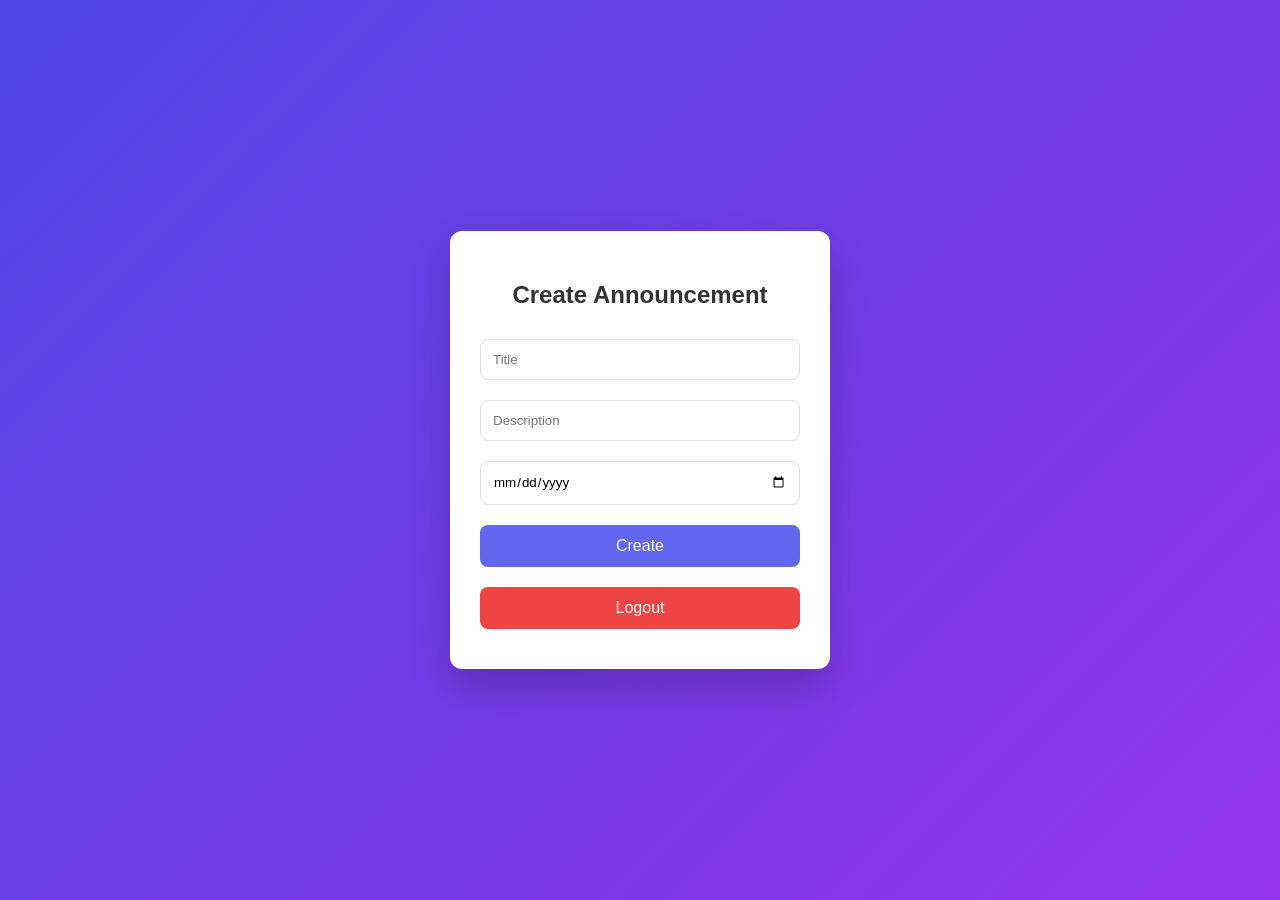
==== admin.html @ ebada6c4 "Initial frontend commit" ====
<!DOCTYPE html>
<html>
<head>
  <title>Admin Dashboard</title>
  <link rel="stylesheet" href="css/style.css">
</head>
<body>

<div class="container">
  <h2>Create Announcement</h2>
  <input id="title" placeholder="Title">
  <input id="description" placeholder="Description">
  <input type="date" id="expiryDate">
  <button onclick="createAnnouncement()">Create</button>
  <button class="logout" onclick="logout()">Logout</button>
</div>

<script src="js/script.js"></script>
</body>
</html>
---- css/style.css ----
* {
  box-sizing: border-box;
  font-family: "Segoe UI", sans-serif;
}

body {
  margin: 0;
  min-height: 100vh;
  background: linear-gradient(135deg, #4f46e5, #9333ea);
  display: flex;
  justify-content: center;
  align-items: center;
}

.container {
  background: #fff;
  padding: 30px;
  width: 380px;
  border-radius: 12px;
  box-shadow: 0 20px 40px rgba(0,0,0,0.2);
}

h2 {
  text-align: center;
  margin-bottom: 20px;
  color: #333;
}

input, button {
  width: 100%;
  padding: 12px;
  margin: 10px 0;
  border-radius: 8px;
  border: 1px solid #ddd;
}

input:focus {
  outline: none;
  border-color: #6366f1;
}

button {
  background: #6366f1;
  color: white;
  border: none;
  font-size: 16px;
  cursor: pointer;
}

button:hover {
  background: #4f46e5;
}

.card {
  background: #f9fafb;
  padding: 15px;
  border-radius: 10px;
  margin-bottom: 12px;
}

.logout {
  background: #ef4444;
}
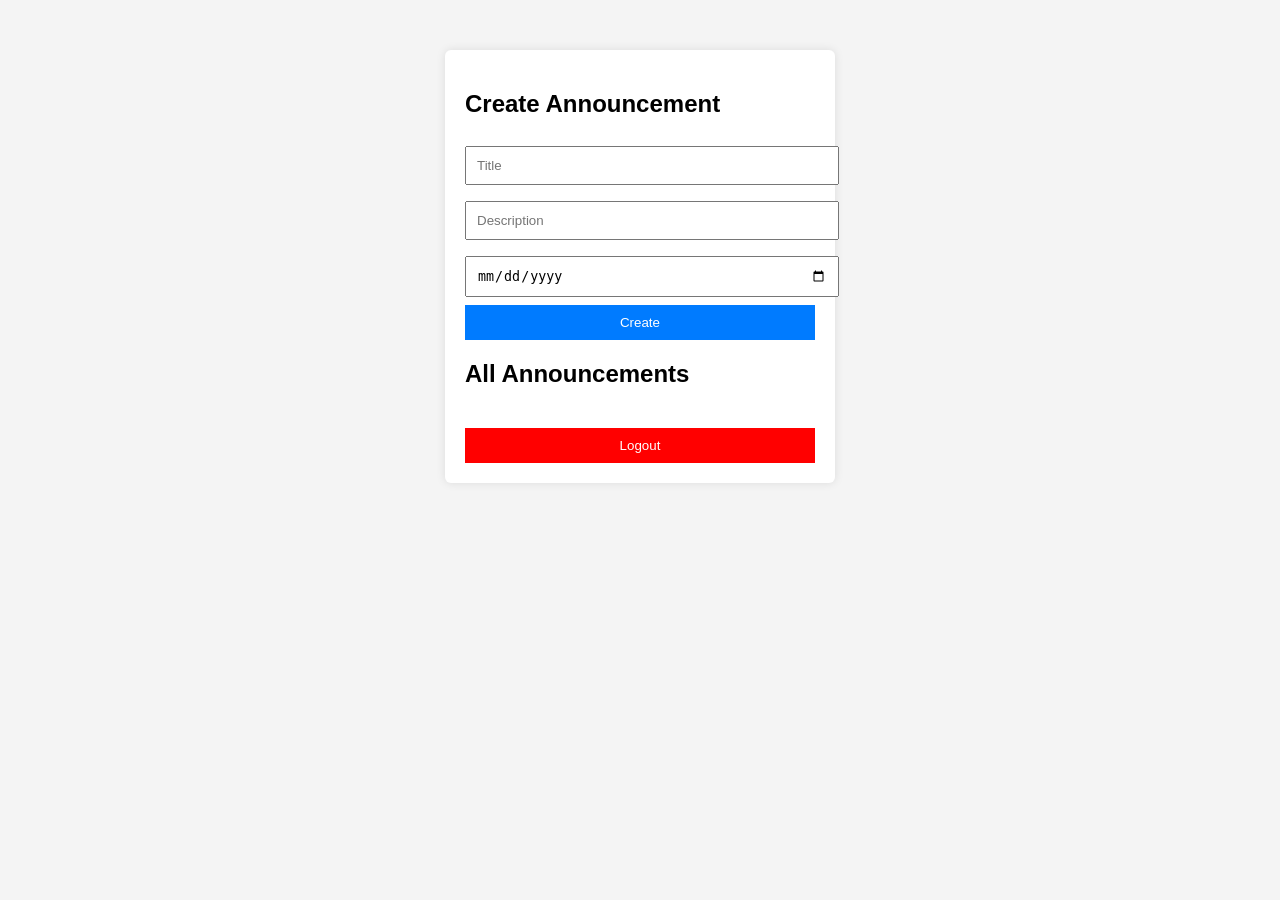
==== commit d0ca3cb3: "Update frontend and fix CORS" ====
--- a/admin.html
+++ b/admin.html
@@ -4,17 +4,28 @@
   <title>Admin Dashboard</title>
   <link rel="stylesheet" href="css/style.css">
 </head>
+
 <body>
 
 <div class="container">
-  <h2>Create Announcement</h2>
-  <input id="title" placeholder="Title">
-  <input id="description" placeholder="Description">
-  <input type="date" id="expiryDate">
-  <button onclick="createAnnouncement()">Create</button>
-  <button class="logout" onclick="logout()">Logout</button>
+
+<h2>Create Announcement</h2>
+
+<input id="title" placeholder="Title">
+<input id="description" placeholder="Description">
+<input type="date" id="expiryDate">
+
+<button onclick="createAnnouncement()">Create</button>
+
+<h2>All Announcements</h2>
+
+<div id="list"></div>
+
+<button class="logout" onclick="logout()">Logout</button>
+
 </div>
 
 <script src="js/script.js"></script>
+
 </body>
-</html>
+</html>
--- a/css/style.css
+++ b/css/style.css
@@ -1,63 +1,45 @@
-* {
-  box-sizing: border-box;
-  font-family: "Segoe UI", sans-serif;
+body{
+  font-family: Arial;
+  background:#f4f4f4;
 }
 
-body {
-  margin: 0;
-  min-height: 100vh;
-  background: linear-gradient(135deg, #4f46e5, #9333ea);
-  display: flex;
-  justify-content: center;
-  align-items: center;
+.container{
+  width:350px;
+  margin:50px auto;
+  padding:20px;
+  background:white;
+  border-radius:6px;
+  box-shadow:0 0 10px rgba(0,0,0,0.1);
 }
 
-.container {
-  background: #fff;
-  padding: 30px;
-  width: 380px;
-  border-radius: 12px;
-  box-shadow: 0 20px 40px rgba(0,0,0,0.2);
+input{
+  width:100%;
+  padding:10px;
+  margin:8px 0;
 }
 
-h2 {
-  text-align: center;
-  margin-bottom: 20px;
-  color: #333;
+button{
+  width:100%;
+  padding:10px;
+  background:#007BFF;
+  color:white;
+  border:none;
+  cursor:pointer;
 }
 
-input, button {
-  width: 100%;
-  padding: 12px;
-  margin: 10px 0;
-  border-radius: 8px;
-  border: 1px solid #ddd;
+button:hover{
+  background:#0056b3;
 }
 
-input:focus {
-  outline: none;
-  border-color: #6366f1;
+.card{
+  background:#fafafa;
+  padding:10px;
+  margin:10px 0;
+  border-radius:4px;
+  border:1px solid #ddd;
 }
 
-button {
-  background: #6366f1;
-  color: white;
-  border: none;
-  font-size: 16px;
-  cursor: pointer;
-}
-
-button:hover {
-  background: #4f46e5;
-}
-
-.card {
-  background: #f9fafb;
-  padding: 15px;
-  border-radius: 10px;
-  margin-bottom: 12px;
-}
-
-.logout {
-  background: #ef4444;
-}
+.logout{
+  margin-top:20px;
+  background:red;
+}
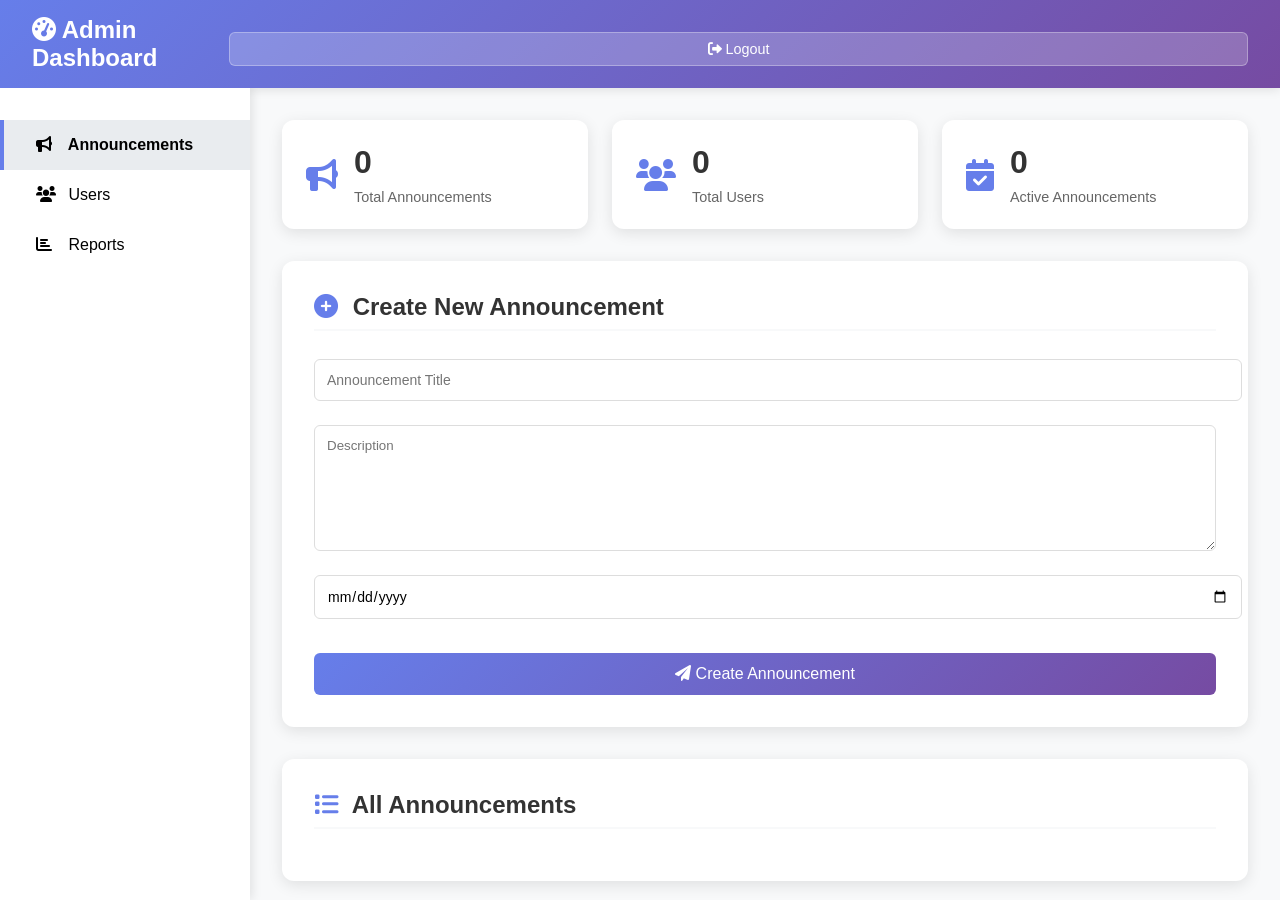
==== commit 30e81aee: "dashboard" ====
--- a/admin.html
+++ b/admin.html
@@ -3,26 +3,69 @@
 <head>
   <title>Admin Dashboard</title>
   <link rel="stylesheet" href="css/style.css">
+  <link rel="stylesheet" href="https://cdnjs.cloudflare.com/ajax/libs/font-awesome/6.0.0/css/all.min.css">
 </head>
 
 <body>
 
-<div class="container">
+<div class="dashboard">
+  <header class="dashboard-header">
+    <h1><i class="fas fa-tachometer-alt"></i> Admin Dashboard</h1>
+    <button class="logout-btn" onclick="logout()"><i class="fas fa-sign-out-alt"></i> Logout</button>
+  </header>
 
-<h2>Create Announcement</h2>
+  <div class="dashboard-content">
+    <aside class="sidebar">
+      <nav>
+        <ul>
+          <li class="active"><i class="fas fa-bullhorn"></i> Announcements</li>
+          <li><i class="fas fa-users"></i> Users</li>
+          <li><i class="fas fa-chart-bar"></i> Reports</li>
+        </ul>
+      </nav>
+    </aside>
 
-<input id="title" placeholder="Title">
-<input id="description" placeholder="Description">
-<input type="date" id="expiryDate">
+    <main class="main-content">
+      <div class="stats-grid">
+        <div class="stat-card">
+          <i class="fas fa-bullhorn stat-icon"></i>
+          <div class="stat-info">
+            <h3 id="total-announcements">0</h3>
+            <p>Total Announcements</p>
+          </div>
+        </div>
+        <div class="stat-card">
+          <i class="fas fa-users stat-icon"></i>
+          <div class="stat-info">
+            <h3 id="total-users">0</h3>
+            <p>Total Users</p>
+          </div>
+        </div>
+        <div class="stat-card">
+          <i class="fas fa-calendar-check stat-icon"></i>
+          <div class="stat-info">
+            <h3 id="active-announcements">0</h3>
+            <p>Active Announcements</p>
+          </div>
+        </div>
+      </div>
 
-<button onclick="createAnnouncement()">Create</button>
+      <div class="section">
+        <h2><i class="fas fa-plus-circle"></i> Create New Announcement</h2>
+        <form class="announcement-form">
+          <input id="title" placeholder="Announcement Title" required>
+          <textarea id="description" placeholder="Description" rows="4" required></textarea>
+          <input type="date" id="expiryDate" required>
+          <button type="button" onclick="createAnnouncement()" class="btn-primary"><i class="fas fa-paper-plane"></i> Create Announcement</button>
+        </form>
+      </div>
 
-<h2>All Announcements</h2>
-
-<div id="list"></div>
-
-<button class="logout" onclick="logout()">Logout</button>
-
+      <div class="section">
+        <h2><i class="fas fa-list"></i> All Announcements</h2>
+        <div id="list" class="announcements-list"></div>
+      </div>
+    </main>
+  </div>
 </div>
 
 <script src="js/script.js"></script>
--- a/css/style.css
+++ b/css/style.css
@@ -1,45 +1,375 @@
 body{
-  font-family: Arial;
-  background:#f4f4f4;
+font-family: "Segoe UI", Arial, sans-serif;
+background: linear-gradient(135deg,#667eea,#764ba2);
+margin:0;
+min-height:100vh;
+display:flex;
+justify-content:center;
+align-items:center;
 }
 
 .container{
-  width:350px;
-  margin:50px auto;
-  padding:20px;
-  background:white;
-  border-radius:6px;
-  box-shadow:0 0 10px rgba(0,0,0,0.1);
-}
-
-input{
-  width:100%;
-  padding:10px;
-  margin:8px 0;
+width:360px;
+background:white;
+padding:30px;
+border-radius:12px;
+box-shadow:0 10px 25px rgba(0,0,0,0.2);
+text-align:center;
+animation:fadeIn 0.6s ease;
+}
+
+h2{
+margin-bottom:20px;
+color:#333;
+}
+
+input,select{
+width:100%;
+padding:12px;
+margin:8px 0;
+border-radius:8px;
+border:1px solid #ccc;
+outline:none;
+font-size:14px;
+transition:0.3s;
+}
+
+.input-group {
+  position: relative;
+  margin: 8px 0;
+}
+
+.input-icon {
+  position: absolute;
+  left: 12px;
+  top: 50%;
+  transform: translateY(-50%);
+  color: #999;
+  z-index: 1;
+}
+
+.input-group input,
+.input-group select {
+  padding-left: 40px;
+}
+
+input:focus,select:focus{
+border-color:#667eea;
+box-shadow:0 0 5px rgba(102,126,234,0.5);
+}
+
+.input-group input:focus + .input-icon,
+.input-group input:focus ~ .input-icon,
+.input-group select:focus + .input-icon,
+.input-group select:focus ~ .input-icon {
+  color: #667eea;
 }
 
 button{
-  width:100%;
-  padding:10px;
-  background:#007BFF;
-  color:white;
-  border:none;
-  cursor:pointer;
+width:100%;
+padding:12px;
+margin-top:10px;
+border:none;
+border-radius:8px;
+background:linear-gradient(135deg,#667eea,#764ba2);
+color:white;
+font-size:15px;
+cursor:pointer;
+transition:0.3s;
 }
 
 button:hover{
-  background:#0056b3;
+transform:translateY(-2px);
+box-shadow:0 6px 12px rgba(0,0,0,0.2);
 }
 
 .card{
-  background:#fafafa;
-  padding:10px;
-  margin:10px 0;
-  border-radius:4px;
-  border:1px solid #ddd;
+background:white;
+padding:15px;
+margin:12px 0;
+border-radius:10px;
+box-shadow:0 4px 10px rgba(0,0,0,0.1);
+text-align:left;
+transition:0.3s;
+}
+
+.card:hover{
+transform:scale(1.02);
+}
+
+.card h3{
+margin:0;
+color:#333;
+}
+
+.card p{
+color:#555;
+margin:8px 0;
+}
+
+.card small{
+color:#888;
+}
+
+.card button{
+width:auto;
+padding:6px 10px;
+margin-right:6px;
+font-size:12px;
+border-radius:6px;
+border: none;
+cursor: pointer;
+transition: 0.3s;
+}
+
+.btn-edit{
+background:#28a745;
+color: white;
+}
+
+.btn-edit:hover{
+background:#218838;
+}
+
+.btn-delete{
+background:#dc3545;
+color: white;
+}
+
+.btn-delete:hover{
+background:#c82333;
 }
 
 .logout{
-  margin-top:20px;
-  background:red;
+background:#dc3545;
+margin-top:20px;
+}
+
+.logout:hover{
+background:#b02a37;
+}
+
+a{
+color:#667eea;
+text-decoration:none;
+}
+
+a:hover{
+text-decoration:underline;
+}
+
+@keyframes fadeIn{
+from{
+opacity:0;
+transform:translateY(15px);
+}
+to{
+opacity:1;
+transform:translateY(0);
+}
+}
+
+/* Dashboard Styles */
+.dashboard {
+  width: 100%;
+  height: 100vh;
+  background: #f8f9fa;
+  display: flex;
+  flex-direction: column;
+}
+
+.dashboard-header {
+  background: linear-gradient(135deg,#667eea,#764ba2);
+  color: white;
+  padding: 1rem 2rem;
+  display: flex;
+  justify-content: space-between;
+  align-items: center;
+  box-shadow: 0 2px 10px rgba(0,0,0,0.1);
+}
+
+.dashboard-header h1 {
+  margin: 0;
+  font-size: 1.5rem;
+}
+
+.logout-btn {
+  background: rgba(255,255,255,0.2);
+  border: 1px solid rgba(255,255,255,0.3);
+  color: white;
+  padding: 0.5rem 1rem;
+  border-radius: 6px;
+  cursor: pointer;
+  transition: 0.3s;
+  font-size: 0.9rem;
+}
+
+.logout-btn:hover {
+  background: rgba(255,255,255,0.3);
+}
+
+.dashboard-content {
+  display: flex;
+  flex: 1;
+  overflow: hidden;
+}
+
+.sidebar {
+  width: 250px;
+  background: white;
+  box-shadow: 2px 0 10px rgba(0,0,0,0.1);
+  padding: 2rem 0;
+}
+
+.sidebar nav ul {
+  list-style: none;
+  padding: 0;
+  margin: 0;
+}
+
+.sidebar nav ul li {
+  padding: 1rem 2rem;
+  cursor: pointer;
+  transition: 0.3s;
+  border-left: 4px solid transparent;
+}
+
+.sidebar nav ul li:hover {
+  background: #f8f9fa;
+}
+
+.sidebar nav ul li.active {
+  background: #e9ecef;
+  border-left-color: #667eea;
+  font-weight: bold;
+}
+
+.sidebar nav ul li i {
+  margin-right: 0.5rem;
+  width: 20px;
+}
+
+.main-content {
+  flex: 1;
+  padding: 2rem;
+  overflow-y: auto;
+}
+
+.stats-grid {
+  display: grid;
+  grid-template-columns: repeat(auto-fit, minmax(250px, 1fr));
+  gap: 1.5rem;
+  margin-bottom: 2rem;
+}
+
+.stat-card {
+  background: white;
+  padding: 1.5rem;
+  border-radius: 12px;
+  box-shadow: 0 4px 15px rgba(0,0,0,0.1);
+  display: flex;
+  align-items: center;
+  transition: 0.3s;
+}
+
+.stat-card:hover {
+  transform: translateY(-5px);
+  box-shadow: 0 8px 25px rgba(0,0,0,0.15);
+}
+
+.stat-icon {
+  font-size: 2rem;
+  color: #667eea;
+  margin-right: 1rem;
+}
+
+.stat-info h3 {
+  margin: 0;
+  font-size: 2rem;
+  color: #333;
+}
+
+.stat-info p {
+  margin: 0.5rem 0 0 0;
+  color: #666;
+  font-size: 0.9rem;
+}
+
+.section {
+  background: white;
+  padding: 2rem;
+  border-radius: 12px;
+  box-shadow: 0 4px 15px rgba(0,0,0,0.1);
+  margin-bottom: 2rem;
+}
+
+.section h2 {
+  margin-top: 0;
+  color: #333;
+  border-bottom: 2px solid #f8f9fa;
+  padding-bottom: 0.5rem;
+}
+
+.section h2 i {
+  margin-right: 0.5rem;
+  color: #667eea;
+}
+
+.announcement-form {
+  display: grid;
+  gap: 1rem;
+}
+
+.announcement-form input,
+.announcement-form textarea {
+  padding: 0.75rem;
+  border: 1px solid #ddd;
+  border-radius: 6px;
+  font-family: inherit;
+}
+
+.announcement-form textarea {
+  resize: vertical;
+  min-height: 100px;
+}
+
+.btn-primary {
+  background: linear-gradient(135deg,#667eea,#764ba2);
+  color: white;
+  border: none;
+  padding: 0.75rem 1.5rem;
+  border-radius: 6px;
+  cursor: pointer;
+  transition: 0.3s;
+  font-size: 1rem;
+  width: auto;
+}
+
+.btn-primary:hover {
+  transform: translateY(-2px);
+  box-shadow: 0 6px 12px rgba(0,0,0,0.2);
+}
+
+.announcements-list {
+  display: grid;
+  gap: 1rem;
+}
+
+.welcome-section {
+  background: linear-gradient(135deg,#667eea,#764ba2);
+  color: white;
+  padding: 2rem;
+  border-radius: 12px;
+  margin-bottom: 2rem;
+}
+
+.welcome-section h2 {
+  margin-top: 0;
+  color: white;
+  border-bottom: none;
+}
+
+.welcome-section p {
+  margin: 0.5rem 0 0 0;
+  opacity: 0.9;
 }
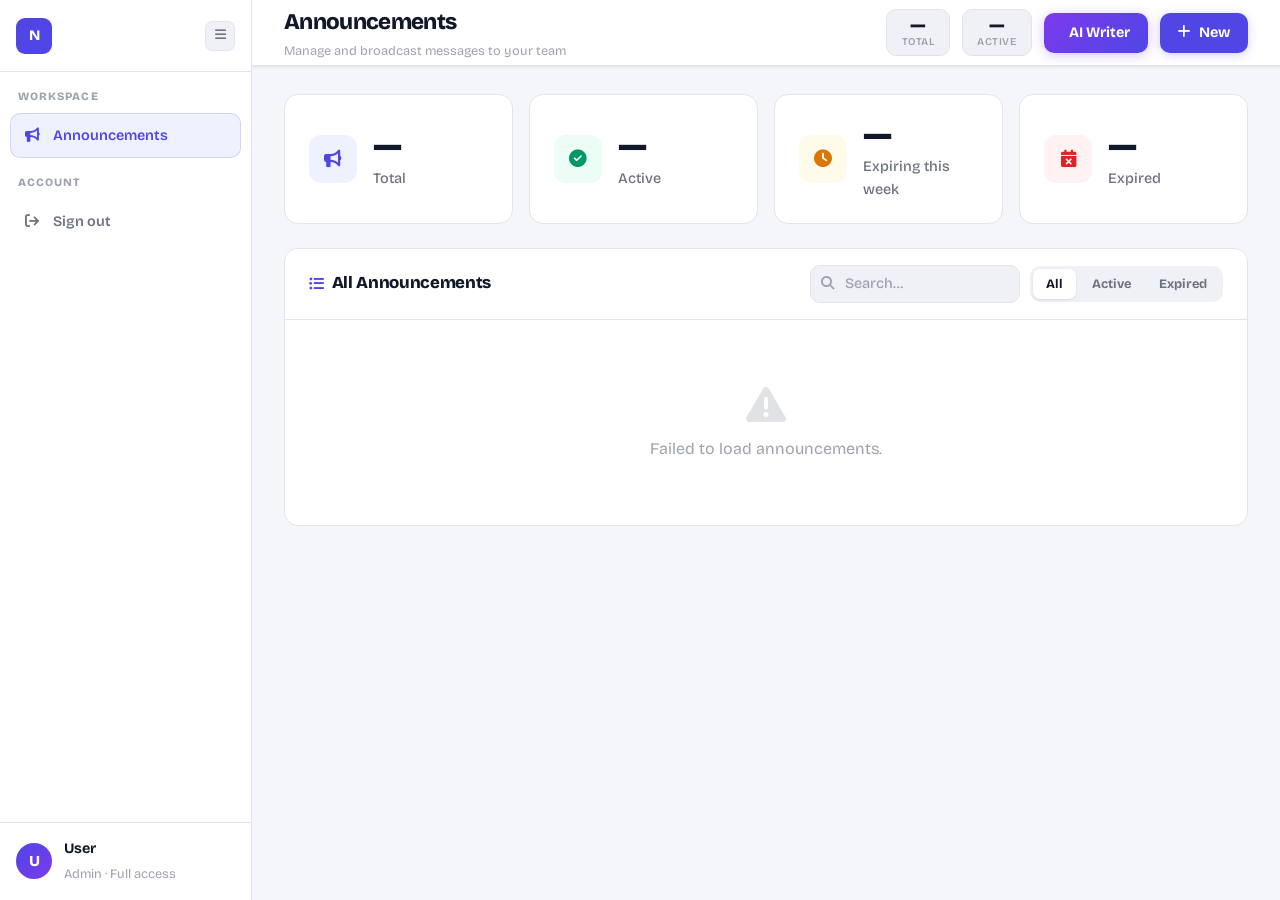
==== commit d2feed43: "update ui" ====
--- a/admin.html
+++ b/admin.html
@@ -1,74 +1,219 @@
 <!DOCTYPE html>
-<html>
+<html lang="en">
 <head>
-  <title>Admin Dashboard</title>
-  <link rel="stylesheet" href="css/style.css">
-  <link rel="stylesheet" href="https://cdnjs.cloudflare.com/ajax/libs/font-awesome/6.0.0/css/all.min.css">
+<meta charset="UTF-8">
+<meta name="viewport" content="width=device-width, initial-scale=1.0">
+<title>Nexus · Admin</title>
+<link rel="preconnect" href="https://fonts.googleapis.com">
+<link href="https://fonts.googleapis.com/css2?family=Bricolage+Grotesque:opsz,wght@12..96,400;500;600;700;800&family=Geist+Mono:wght@400;500&display=swap" rel="stylesheet">
+<link rel="stylesheet" href="https://cdnjs.cloudflare.com/ajax/libs/font-awesome/6.4.0/css/all.min.css">
+<link rel="stylesheet" href="css/style.css">
 </head>
-
 <body>
-
-<div class="dashboard">
-  <header class="dashboard-header">
-    <h1><i class="fas fa-tachometer-alt"></i> Admin Dashboard</h1>
-    <button class="logout-btn" onclick="logout()"><i class="fas fa-sign-out-alt"></i> Logout</button>
-  </header>
-
-  <div class="dashboard-content">
-    <aside class="sidebar">
-      <nav>
-        <ul>
-          <li class="active"><i class="fas fa-bullhorn"></i> Announcements</li>
-          <li><i class="fas fa-users"></i> Users</li>
-          <li><i class="fas fa-chart-bar"></i> Reports</li>
-        </ul>
-      </nav>
-    </aside>
-
-    <main class="main-content">
-      <div class="stats-grid">
-        <div class="stat-card">
-          <i class="fas fa-bullhorn stat-icon"></i>
-          <div class="stat-info">
-            <h3 id="total-announcements">0</h3>
-            <p>Total Announcements</p>
-          </div>
-        </div>
-        <div class="stat-card">
-          <i class="fas fa-users stat-icon"></i>
-          <div class="stat-info">
-            <h3 id="total-users">0</h3>
-            <p>Total Users</p>
-          </div>
-        </div>
-        <div class="stat-card">
-          <i class="fas fa-calendar-check stat-icon"></i>
-          <div class="stat-info">
-            <h3 id="active-announcements">0</h3>
-            <p>Active Announcements</p>
-          </div>
-        </div>
-      </div>
-
-      <div class="section">
-        <h2><i class="fas fa-plus-circle"></i> Create New Announcement</h2>
-        <form class="announcement-form">
-          <input id="title" placeholder="Announcement Title" required>
-          <textarea id="description" placeholder="Description" rows="4" required></textarea>
-          <input type="date" id="expiryDate" required>
-          <button type="button" onclick="createAnnouncement()" class="btn-primary"><i class="fas fa-paper-plane"></i> Create Announcement</button>
-        </form>
-      </div>
-
-      <div class="section">
-        <h2><i class="fas fa-list"></i> All Announcements</h2>
-        <div id="list" class="announcements-list"></div>
-      </div>
-    </main>
+<div class="dash-layout" id="layout">
+
+  <!-- Sidebar -->
+  <aside class="dash-sidebar">
+    <div class="sidebar-top">
+      <div class="sidebar-brand">
+        <div class="brand-mark sm">N</div>
+        <span class="brand-name">Nexus</span>
+      </div>
+      <button class="toggle-btn" onclick="toggleSidebar()"><i class="fas fa-bars"></i></button>
+    </div>
+
+    <div class="sidebar-section">Workspace</div>
+    <nav class="sidebar-nav">
+      <a class="nav-item active">
+        <span class="nav-icon"><i class="fas fa-bullhorn"></i></span>
+        <span class="nav-label">Announcements</span>
+      </a>
+    </nav>
+
+    <div class="sidebar-section">Account</div>
+    <nav class="sidebar-nav">
+      <a class="nav-item danger" onclick="logout()">
+        <span class="nav-icon"><i class="fas fa-arrow-right-from-bracket"></i></span>
+        <span class="nav-label">Sign out</span>
+      </a>
+    </nav>
+
+    <div class="sidebar-spacer"></div>
+    <div class="sidebar-user">
+      <div class="user-ava" id="sidebarAva">A</div>
+      <div class="user-meta">
+        <strong id="sidebarName">Administrator</strong>
+        <span>Admin · Full access</span>
+      </div>
+    </div>
+  </aside>
+
+  <!-- Main -->
+  <div class="dash-main">
+    <header class="dash-topbar">
+      <div class="topbar-left">
+        <h1>Announcements</h1>
+        <p>Manage and broadcast messages to your team</p>
+      </div>
+      <div class="topbar-right">
+        <div class="topbar-stat">
+          <span id="tb-total">—</span>
+          <label>Total</label>
+        </div>
+        <div class="topbar-stat">
+          <span id="tb-active">—</span>
+          <label>Active</label>
+        </div>
+        <button class="topbar-ai-btn" onclick="toggleAiPanel()">
+          <i class="fas fa-sparkles"></i> AI Writer
+        </button>
+        <button class="topbar-btn" onclick="openCreateModal()">
+          <i class="fas fa-plus"></i> New
+        </button>
+      </div>
+    </header>
+
+    <div class="dash-content">
+
+      <!-- Stats -->
+      <div class="stat-row">
+        <div class="stat-card">
+          <div class="stat-icon indigo"><i class="fas fa-bullhorn"></i></div>
+          <div>
+            <div class="stat-num" id="stat-total">—</div>
+            <div class="stat-label">Total</div>
+          </div>
+        </div>
+        <div class="stat-card">
+          <div class="stat-icon green"><i class="fas fa-circle-check"></i></div>
+          <div>
+            <div class="stat-num" id="stat-active">—</div>
+            <div class="stat-label">Active</div>
+          </div>
+        </div>
+        <div class="stat-card">
+          <div class="stat-icon amber"><i class="fas fa-clock"></i></div>
+          <div>
+            <div class="stat-num" id="stat-expiring">—</div>
+            <div class="stat-label">Expiring this week</div>
+          </div>
+        </div>
+        <div class="stat-card">
+          <div class="stat-icon red"><i class="fas fa-calendar-xmark"></i></div>
+          <div>
+            <div class="stat-num" id="stat-expired">—</div>
+            <div class="stat-label">Expired</div>
+          </div>
+        </div>
+      </div>
+
+      <!-- AI Panel -->
+      <div class="ai-panel" id="aiPanel" style="display:none">
+        <div class="ai-panel-hd">
+          <div class="ai-panel-hd-left">
+            <span class="ai-badge"><i class="fas fa-sparkles"></i> AI</span>
+            <div>
+              <h3>AI Announcement Writer</h3>
+              <p>Describe what you want to announce — AI drafts it for you</p>
+            </div>
+          </div>
+          <button class="ai-toggle" onclick="toggleAiPanel()">Close</button>
+        </div>
+        <div class="ai-body open">
+          <div class="ai-chips">
+            <button class="ai-chip" onclick="setPrompt(this.dataset.p)" data-p="Write an announcement about office maintenance scheduled for next week. Keep it professional and informative."><i class="fas fa-wrench"></i> Office maintenance</button>
+            <button class="ai-chip" onclick="setPrompt(this.dataset.p)" data-p="Write a holiday announcement informing employees about the upcoming public holiday, office closure dates, and emergency contact details."><i class="fas fa-calendar"></i> Holiday notice</button>
+            <button class="ai-chip" onclick="setPrompt(this.dataset.p)" data-p="Write an announcement welcoming a new team member joining the organization. Include excitement and encourage the team to make them feel welcome."><i class="fas fa-user-plus"></i> New team member</button>
+            <button class="ai-chip" onclick="setPrompt(this.dataset.p)" data-p="Write a policy update announcement about a new work-from-home guideline, keeping it clear, concise and actionable."><i class="fas fa-file-alt"></i> Policy update</button>
+            <button class="ai-chip" onclick="setPrompt(this.dataset.p)" data-p="Write an urgent announcement about a system outage or IT maintenance window that will affect company services temporarily."><i class="fas fa-exclamation-triangle"></i> Urgent notice</button>
+          </div>
+
+          <div class="ai-input-row">
+            <div class="field-wrap">
+              <input id="aiPrompt" type="text" class="no-icon" placeholder="e.g. Write an announcement about Q3 results — keep it motivational…" onkeydown="if(event.key==='Enter') aiGenerate()">
+            </div>
+            <button class="ai-send" id="aiSendBtn" onclick="aiGenerate()">
+              <i class="fas fa-sparkles"></i> Generate
+            </button>
+          </div>
+
+          <div class="ai-result" id="aiResult">
+            <div class="ai-result-hd">
+              <span><i class="fas fa-sparkles"></i> AI Draft — review before publishing</span>
+              <div class="ai-result-actions">
+                <button class="btn-ghost" onclick="aiGenerate()"><i class="fas fa-rotate"></i> Regenerate</button>
+                <button class="btn-cta sm" onclick="useAiDraft()"><i class="fas fa-arrow-up-right-from-square"></i> Use this</button>
+              </div>
+            </div>
+            <div class="ai-field">
+              <label>Title</label>
+              <div class="field-wrap"><input id="aiTitle" type="text" class="no-icon"></div>
+            </div>
+            <div class="ai-field">
+              <label>Description</label>
+              <div class="field-wrap"><textarea id="aiDesc" class="no-icon"></textarea></div>
+            </div>
+          </div>
+        </div>
+      </div>
+
+      <!-- Announcements Panel -->
+      <div class="panel">
+        <div class="panel-hd">
+          <div class="panel-title"><i class="fas fa-list-ul"></i> All Announcements</div>
+          <div class="panel-actions">
+            <div class="search-box">
+              <i class="fas fa-search"></i>
+              <input id="searchInput" type="text" placeholder="Search…" oninput="renderList()">
+            </div>
+            <div class="filter-tabs">
+              <button class="filter-tab active" onclick="setFilter('all',this)">All</button>
+              <button class="filter-tab" onclick="setFilter('active',this)">Active</button>
+              <button class="filter-tab" onclick="setFilter('expired',this)">Expired</button>
+            </div>
+          </div>
+        </div>
+        <div id="list" class="ann-list"></div>
+      </div>
+
+    </div>
   </div>
 </div>
 
+<!-- Create / Edit Modal -->
+<div class="modal-backdrop" id="modal" onclick="onBackdropClick(event)">
+  <div class="modal">
+    <div class="modal-hd">
+      <h3 id="modalTitle"><i class="fas fa-plus-circle"></i> New Announcement</h3>
+      <button class="modal-close" onclick="closeModal()"><i class="fas fa-xmark"></i></button>
+    </div>
+    <div class="modal-body">
+      <div class="form-field">
+        <label>Title</label>
+        <div class="field-wrap"><input id="mTitle" type="text" class="no-icon" placeholder="e.g. Office closed on Friday"></div>
+      </div>
+      <div class="form-field">
+        <label>Description</label>
+        <div class="field-wrap"><textarea id="mDesc" class="no-icon" rows="4" placeholder="Write the full announcement content here…"></textarea></div>
+      </div>
+      <div class="form-field">
+        <label>Expiry date</label>
+        <div class="field-wrap">
+          <input id="mExpiry" type="date">
+          <i class="fas fa-calendar field-icon"></i>
+        </div>
+      </div>
+    </div>
+    <div class="modal-ft">
+      <button class="btn-ghost" onclick="closeModal()">Cancel</button>
+      <button class="btn-cta sm" id="modalSubmit" onclick="submitModal()">
+        <i class="fas fa-paper-plane"></i> <span>Publish</span>
+      </button>
+    </div>
+  </div>
+</div>
+
+<div id="toastContainer" class="toast-stack"></div>
 <script src="js/script.js"></script>
-
 </body>
 </html>
--- a/css/style.css
+++ b/css/style.css
@@ -1,375 +1,1055 @@
-body{
-font-family: "Segoe UI", Arial, sans-serif;
-background: linear-gradient(135deg,#667eea,#764ba2);
-margin:0;
-min-height:100vh;
-display:flex;
-justify-content:center;
-align-items:center;
-}
-
-.container{
-width:360px;
-background:white;
-padding:30px;
-border-radius:12px;
-box-shadow:0 10px 25px rgba(0,0,0,0.2);
-text-align:center;
-animation:fadeIn 0.6s ease;
-}
-
-h2{
-margin-bottom:20px;
-color:#333;
-}
-
-input,select{
-width:100%;
-padding:12px;
-margin:8px 0;
-border-radius:8px;
-border:1px solid #ccc;
-outline:none;
-font-size:14px;
-transition:0.3s;
-}
-
-.input-group {
+/* ═══════════════════════════════════════════════════
+   NEXUS — Light Enterprise Platform
+   Clean, professional, large-type, warm white base
+═══════════════════════════════════════════════════ */
+
+@import url('https://fonts.googleapis.com/css2?family=Bricolage+Grotesque:opsz,wght@12..96,300;400;500;600;700;800&family=Geist+Mono:wght@400;500&display=swap');
+
+*, *::before, *::after { box-sizing: border-box; margin: 0; padding: 0; }
+
+:root {
+  /* Light palette */
+  --bg:          #f5f6fa;
+  --bg-card:     #ffffff;
+  --bg-subtle:   #f0f1f7;
+  --bg-hover:    #e8eaf4;
+  --bg-active:   #e2e4f0;
+
+  /* Borders */
+  --border:      #e2e4ed;
+  --border-hi:   #c8cce0;
+
+  /* Text — larger, bolder */
+  --text-1: #111827;
+  --text-2: #374151;
+  --text-3: #6b7280;
+  --text-4: #9ca3af;
+
+  /* Accent — vivid teal-indigo */
+  --accent:      #4f46e5;
+  --accent-lt:   #eef2ff;
+  --accent-glow: rgba(79,70,229,0.15);
+  --accent-2:    #6366f1;
+
+  /* Status */
+  --green:  #059669;
+  --green-lt: #ecfdf5;
+  --amber:  #d97706;
+  --amber-lt: #fffbeb;
+  --red:    #dc2626;
+  --red-lt: #fef2f2;
+
+  /* Layout */
+  --sidebar-w: 252px;
+  --sidebar-collapsed: 66px;
+  --topbar-h: 66px;
+  --radius:    10px;
+  --radius-lg: 14px;
+  --radius-xl: 20px;
+
+  /* Typography — BIGGER */
+  --font: 'Bricolage Grotesque', sans-serif;
+  --mono: 'Geist Mono', monospace;
+  --text-xs:   0.8rem;
+  --text-sm:   0.9rem;
+  --text-base: 1rem;
+  --text-md:   1.05rem;
+  --text-lg:   1.2rem;
+  --text-xl:   1.4rem;
+  --text-2xl:  1.75rem;
+  --text-3xl:  2.25rem;
+  --text-4xl:  3rem;
+
+  /* Shadows */
+  --shadow-xs: 0 1px 3px rgba(0,0,0,0.06), 0 1px 2px rgba(0,0,0,0.04);
+  --shadow-sm: 0 2px 8px rgba(0,0,0,0.08);
+  --shadow-md: 0 8px 24px rgba(0,0,0,0.10);
+  --shadow-lg: 0 20px 50px rgba(0,0,0,0.14);
+}
+
+html { font-size: 16px; }
+body {
+  font-family: var(--font);
+  font-size: var(--text-base);
+  color: var(--text-1);
+  background: var(--bg);
+  -webkit-font-smoothing: antialiased;
+  line-height: 1.6;
+}
+
+/* ─── AUTH PAGES ──────────────────────────────────────── */
+.auth-body {
+  min-height: 100vh;
+  display: grid;
+  grid-template-columns: 1fr 1fr;
+  background: var(--bg);
+}
+
+/* Left decorative side */
+.auth-left {
+  background: linear-gradient(145deg, #1e1b4b 0%, #312e81 45%, #4338ca 100%);
+  display: flex;
+  flex-direction: column;
+  justify-content: center;
+  padding: 5rem;
   position: relative;
-  margin: 8px 0;
-}
-
-.input-icon {
+  overflow: hidden;
+}
+.auth-left::before {
+  content: '';
   position: absolute;
-  left: 12px;
-  top: 50%;
-  transform: translateY(-50%);
-  color: #999;
+  width: 500px; height: 500px;
+  border: 1px solid rgba(255,255,255,0.07);
+  border-radius: 50%;
+  top: -150px; right: -150px;
+}
+.auth-left::after {
+  content: '';
+  position: absolute;
+  width: 300px; height: 300px;
+  border: 1px solid rgba(255,255,255,0.05);
+  border-radius: 50%;
+  bottom: -80px; left: -80px;
+}
+
+.auth-brand {
+  display: flex;
+  align-items: center;
+  gap: 0.75rem;
+  margin-bottom: 3.5rem;
+}
+.brand-mark {
+  width: 44px; height: 44px;
+  background: rgba(255,255,255,0.15);
+  backdrop-filter: blur(10px);
+  border: 1px solid rgba(255,255,255,0.25);
+  border-radius: 11px;
+  display: flex; align-items: center; justify-content: center;
+  font-family: var(--font);
+  font-weight: 800;
+  font-size: 1.1rem;
+  color: white;
+  flex-shrink: 0;
+}
+.brand-mark.sm { width: 36px; height: 36px; font-size: 0.9rem; border-radius: 9px; }
+.brand-name {
+  font-size: var(--text-lg);
+  font-weight: 700;
+  color: white;
+  letter-spacing: -0.02em;
+}
+
+.auth-hero { position: relative; z-index: 1; }
+.auth-hero h1 {
+  font-size: var(--text-4xl);
+  font-weight: 800;
+  line-height: 1.1;
+  letter-spacing: -0.04em;
+  color: white;
+  margin-bottom: 1.25rem;
+}
+.auth-hero h1 em {
+  font-style: normal;
+  color: #a5b4fc;
+}
+.auth-hero p {
+  font-size: var(--text-md);
+  color: rgba(255,255,255,0.65);
+  line-height: 1.75;
+  max-width: 380px;
+  margin-bottom: 2.5rem;
+}
+
+.feature-list { list-style: none; display: flex; flex-direction: column; gap: 0.85rem; }
+.feature-list li {
+  display: flex;
+  align-items: center;
+  gap: 0.75rem;
+  font-size: var(--text-sm);
+  color: rgba(255,255,255,0.75);
+  font-weight: 500;
+}
+.feature-list li i {
+  width: 28px; height: 28px;
+  background: rgba(255,255,255,0.12);
+  border-radius: 7px;
+  display: flex; align-items: center; justify-content: center;
+  font-size: 0.8rem;
+  color: #a5b4fc;
+  flex-shrink: 0;
+}
+
+/* Auth right */
+.auth-right {
+  display: flex;
+  align-items: center;
+  justify-content: center;
+  padding: 3rem;
+  background: var(--bg);
+}
+
+.auth-card {
+  width: 100%;
+  max-width: 440px;
+  background: var(--bg-card);
+  border: 1px solid var(--border);
+  border-radius: var(--radius-xl);
+  padding: 2.75rem;
+  box-shadow: var(--shadow-md);
+  animation: fadeUp 0.5s cubic-bezier(0.22,1,0.36,1);
+}
+.auth-card-hd { margin-bottom: 2rem; }
+.auth-card-hd h2 {
+  font-size: var(--text-2xl);
+  font-weight: 800;
+  letter-spacing: -0.03em;
+  color: var(--text-1);
+  margin-bottom: 0.35rem;
+}
+.auth-card-hd p { font-size: var(--text-sm); color: var(--text-3); }
+
+/* Form */
+.form-row { display: grid; grid-template-columns: 1fr 1fr; gap: 0.85rem; }
+.form-field { margin-bottom: 1.1rem; }
+.form-field label {
+  display: block;
+  font-size: var(--text-xs);
+  font-weight: 700;
+  text-transform: uppercase;
+  letter-spacing: 0.07em;
+  color: var(--text-3);
+  margin-bottom: 0.45rem;
+}
+.label-note { font-weight: 400; text-transform: none; letter-spacing: 0; color: var(--text-4); font-size: 0.72rem; }
+
+.field-wrap {
+  position: relative;
+  display: flex;
+  align-items: center;
+}
+.field-icon {
+  position: absolute;
+  left: 13px;
+  color: var(--text-4);
+  font-size: var(--text-sm);
+  pointer-events: none;
   z-index: 1;
-}
-
-.input-group input,
-.input-group select {
-  padding-left: 40px;
-}
-
-input:focus,select:focus{
-border-color:#667eea;
-box-shadow:0 0 5px rgba(102,126,234,0.5);
-}
-
-.input-group input:focus + .input-icon,
-.input-group input:focus ~ .input-icon,
-.input-group select:focus + .input-icon,
-.input-group select:focus ~ .input-icon {
-  color: #667eea;
-}
-
-button{
-width:100%;
-padding:12px;
-margin-top:10px;
-border:none;
-border-radius:8px;
-background:linear-gradient(135deg,#667eea,#764ba2);
-color:white;
-font-size:15px;
-cursor:pointer;
-transition:0.3s;
-}
-
-button:hover{
-transform:translateY(-2px);
-box-shadow:0 6px 12px rgba(0,0,0,0.2);
-}
-
-.card{
-background:white;
-padding:15px;
-margin:12px 0;
-border-radius:10px;
-box-shadow:0 4px 10px rgba(0,0,0,0.1);
-text-align:left;
-transition:0.3s;
-}
-
-.card:hover{
-transform:scale(1.02);
-}
-
-.card h3{
-margin:0;
-color:#333;
-}
-
-.card p{
-color:#555;
-margin:8px 0;
-}
-
-.card small{
-color:#888;
-}
-
-.card button{
-width:auto;
-padding:6px 10px;
-margin-right:6px;
-font-size:12px;
-border-radius:6px;
-border: none;
-cursor: pointer;
-transition: 0.3s;
-}
-
-.btn-edit{
-background:#28a745;
-color: white;
-}
-
-.btn-edit:hover{
-background:#218838;
-}
-
-.btn-delete{
-background:#dc3545;
-color: white;
-}
-
-.btn-delete:hover{
-background:#c82333;
-}
-
-.logout{
-background:#dc3545;
-margin-top:20px;
-}
-
-.logout:hover{
-background:#b02a37;
-}
-
-a{
-color:#667eea;
-text-decoration:none;
-}
-
-a:hover{
-text-decoration:underline;
-}
-
-@keyframes fadeIn{
-from{
-opacity:0;
-transform:translateY(15px);
-}
-to{
-opacity:1;
-transform:translateY(0);
-}
-}
-
-/* Dashboard Styles */
-.dashboard {
+  transition: color 0.2s;
+}
+.field-wrap input,
+.field-wrap select,
+.field-wrap textarea {
   width: 100%;
+  height: 48px;
+  padding: 0 14px 0 42px;
+  background: var(--bg-subtle);
+  border: 1.5px solid var(--border);
+  border-radius: var(--radius);
+  color: var(--text-1);
+  font-family: var(--font);
+  font-size: var(--text-md);
+  font-weight: 500;
+  outline: none;
+  transition: all 0.2s;
+  -webkit-appearance: none;
+}
+.field-wrap textarea {
+  height: auto;
+  padding: 12px 14px;
+  resize: vertical;
+  min-height: 110px;
+  font-size: var(--text-base);
+}
+.no-icon { padding-left: 14px !important; }
+.field-wrap input:focus,
+.field-wrap select:focus,
+.field-wrap textarea:focus {
+  border-color: var(--accent);
+  background: #fff;
+  box-shadow: 0 0 0 3px var(--accent-glow);
+}
+.field-wrap input:focus + .field-icon,
+.field-wrap select:focus + .field-icon { color: var(--accent); }
+.field-wrap input::placeholder,
+.field-wrap textarea::placeholder { color: var(--text-4); font-weight: 400; }
+
+.select-wrap { position: relative; }
+.select-wrap select { cursor: pointer; padding-right: 36px; }
+.select-arrow { position: absolute; right: 13px; color: var(--text-4); font-size: 0.7rem; pointer-events: none; }
+
+.field-toggle {
+  position: absolute;
+  right: 12px;
+  background: none; border: none;
+  color: var(--text-4);
+  cursor: pointer; font-size: var(--text-sm);
+  transition: color 0.2s;
+}
+.field-toggle:hover { color: var(--text-2); }
+
+/* Buttons */
+.btn-cta {
+  width: 100%;
+  height: 50px;
+  display: inline-flex;
+  align-items: center;
+  justify-content: center;
+  gap: 0.6rem;
+  background: var(--accent);
+  color: white;
+  font-family: var(--font);
+  font-size: var(--text-md);
+  font-weight: 700;
+  border: none;
+  border-radius: var(--radius);
+  cursor: pointer;
+  transition: all 0.22s cubic-bezier(0.22,1,0.36,1);
+  box-shadow: 0 4px 16px rgba(79,70,229,0.3);
+  margin-top: 0.5rem;
+  letter-spacing: -0.01em;
+}
+.btn-cta:hover { background: #4338ca; transform: translateY(-2px); box-shadow: 0 8px 24px rgba(79,70,229,0.4); }
+.btn-cta:active { transform: none; }
+.btn-cta.sm { width: auto; height: 42px; padding: 0 1.25rem; font-size: var(--text-sm); margin-top: 0; }
+.btn-cta[disabled] { opacity: 0.55; pointer-events: none; }
+
+.btn-ghost {
+  display: inline-flex;
+  align-items: center;
+  gap: 0.4rem;
+  height: 42px;
+  padding: 0 1.1rem;
+  background: var(--bg-subtle);
+  border: 1.5px solid var(--border);
+  border-radius: var(--radius);
+  color: var(--text-2);
+  font-family: var(--font);
+  font-size: var(--text-sm);
+  font-weight: 600;
+  cursor: pointer;
+  transition: all 0.2s;
+}
+.btn-ghost:hover { background: var(--bg-hover); color: var(--text-1); }
+
+.btn-icon {
+  width: 36px; height: 36px;
+  display: inline-flex; align-items: center; justify-content: center;
+  background: var(--bg-subtle);
+  border: 1.5px solid var(--border);
+  border-radius: 8px;
+  color: var(--text-3);
+  font-size: 0.85rem;
+  cursor: pointer;
+  transition: all 0.2s;
+}
+.btn-icon:hover { background: var(--bg-hover); color: var(--text-1); }
+.btn-icon.edit:hover { background: #eff6ff; color: #2563eb; border-color: #bfdbfe; }
+.btn-icon.del:hover  { background: var(--red-lt); color: var(--red); border-color: #fecaca; }
+
+.auth-divider {
+  display: flex; align-items: center; gap: 1rem;
+  margin: 1.5rem 0;
+  color: var(--text-4);
+  font-size: var(--text-xs);
+}
+.auth-divider::before, .auth-divider::after { content: ''; flex: 1; height: 1px; background: var(--border); }
+.auth-switch { text-align: center; font-size: var(--text-sm); color: var(--text-3); }
+.auth-switch a { color: var(--accent); font-weight: 700; text-decoration: none; }
+.auth-switch a:hover { text-decoration: underline; }
+
+/* ─── DASHBOARD ───────────────────────────────────────── */
+.dash-layout {
+  display: grid;
+  grid-template-columns: var(--sidebar-w) 1fr;
+  min-height: 100vh;
+  transition: grid-template-columns 0.3s cubic-bezier(0.22,1,0.36,1);
+}
+.dash-layout.collapsed { grid-template-columns: var(--sidebar-collapsed) 1fr; }
+
+/* Sidebar */
+.dash-sidebar {
+  background: var(--bg-card);
+  border-right: 1.5px solid var(--border);
+  display: flex;
+  flex-direction: column;
   height: 100vh;
-  background: #f8f9fa;
+  position: sticky;
+  top: 0;
+  overflow: hidden;
+  transition: width 0.3s cubic-bezier(0.22,1,0.36,1);
+  z-index: 50;
+}
+
+.sidebar-top {
+  display: flex;
+  align-items: center;
+  justify-content: space-between;
+  padding: 1.1rem 1rem;
+  border-bottom: 1px solid var(--border);
+  gap: 0.5rem;
+}
+.sidebar-brand {
+  display: flex;
+  align-items: center;
+  gap: 0.65rem;
+  white-space: nowrap;
+  overflow: hidden;
+}
+
+/* Brand mark on dashboard — colored */
+.dash-sidebar .brand-mark {
+  background: var(--accent);
+  color: white;
+  border: none;
+}
+
+.toggle-btn {
+  width: 30px; height: 30px;
+  background: var(--bg-subtle);
+  border: 1.5px solid var(--border);
+  border-radius: 7px;
+  color: var(--text-3);
+  cursor: pointer;
+  font-size: 0.8rem;
+  display: flex; align-items: center; justify-content: center;
+  flex-shrink: 0;
+  transition: all 0.2s;
+}
+.toggle-btn:hover { background: var(--bg-hover); color: var(--text-1); }
+
+.sidebar-section {
+  font-size: 0.7rem;
+  font-weight: 800;
+  text-transform: uppercase;
+  letter-spacing: 0.1em;
+  color: var(--text-4);
+  padding: 1rem 1.1rem 0.4rem;
+  white-space: nowrap;
+}
+
+.sidebar-nav { display: flex; flex-direction: column; gap: 2px; padding: 0 0.6rem; }
+.nav-item {
+  display: flex;
+  align-items: center;
+  gap: 0.75rem;
+  padding: 0.65rem 0.8rem;
+  border-radius: var(--radius);
+  color: var(--text-3);
+  text-decoration: none;
+  font-size: var(--text-sm);
+  font-weight: 600;
+  transition: all 0.15s;
+  white-space: nowrap;
+  overflow: hidden;
+  border: 1.5px solid transparent;
+  cursor: pointer;
+}
+.nav-item:hover { background: var(--bg-subtle); color: var(--text-1); }
+.nav-item.active {
+  background: var(--accent-lt);
+  color: var(--accent);
+  border-color: rgba(79,70,229,0.18);
+}
+.nav-item.danger:hover { background: var(--red-lt); color: var(--red); }
+
+.nav-icon { width: 18px; text-align: center; font-size: 0.9rem; flex-shrink: 0; }
+.nav-label { flex: 1; }
+
+.sidebar-spacer { flex: 1; }
+.sidebar-user {
+  border-top: 1.5px solid var(--border);
+  padding: 0.9rem 1rem;
+  display: flex;
+  align-items: center;
+  gap: 0.75rem;
+  overflow: hidden;
+}
+.user-ava {
+  width: 36px; height: 36px;
+  border-radius: 50%;
+  background: linear-gradient(135deg, var(--accent), #7c3aed);
+  display: flex; align-items: center; justify-content: center;
+  font-weight: 800;
+  font-size: 0.95rem;
+  color: white;
+  flex-shrink: 0;
+}
+.user-meta { overflow: hidden; white-space: nowrap; }
+.user-meta strong { display: block; font-size: var(--text-sm); font-weight: 700; color: var(--text-1); overflow: hidden; text-overflow: ellipsis; }
+.user-meta span { font-size: var(--text-xs); color: var(--text-4); }
+
+/* Collapsed sidebar hide text */
+.dash-layout.collapsed .brand-name,
+.dash-layout.collapsed .nav-label,
+.dash-layout.collapsed .sidebar-section,
+.dash-layout.collapsed .user-meta {
+  opacity: 0; pointer-events: none; width: 0; overflow: hidden;
+}
+.dash-layout.collapsed .nav-item { justify-content: center; padding: 0.65rem; gap: 0; }
+.dash-layout.collapsed .sidebar-user { justify-content: center; }
+
+/* Main area */
+.dash-main { display: flex; flex-direction: column; min-height: 100vh; background: var(--bg); }
+
+.dash-topbar {
+  height: var(--topbar-h);
+  background: var(--bg-card);
+  border-bottom: 1.5px solid var(--border);
+  display: flex;
+  align-items: center;
+  justify-content: space-between;
+  padding: 0 2rem;
+  gap: 1.5rem;
+  position: sticky;
+  top: 0;
+  z-index: 40;
+  box-shadow: var(--shadow-xs);
+}
+.topbar-left { flex: 1; }
+.topbar-left h1 {
+  font-size: var(--text-xl);
+  font-weight: 800;
+  letter-spacing: -0.03em;
+  color: var(--text-1);
+}
+.topbar-left p { font-size: var(--text-xs); color: var(--text-4); margin-top: 1px; }
+
+.topbar-right { display: flex; align-items: center; gap: 0.75rem; flex-shrink: 0; }
+.topbar-stat {
+  display: flex; flex-direction: column; align-items: center;
+  background: var(--bg-subtle);
+  border: 1.5px solid var(--border);
+  border-radius: var(--radius);
+  padding: 0.3rem 0.9rem;
+  min-width: 56px;
+}
+.topbar-stat span { font-size: var(--text-lg); font-weight: 800; color: var(--text-1); line-height: 1; }
+.topbar-stat label { font-size: 0.65rem; color: var(--text-4); font-weight: 600; text-transform: uppercase; letter-spacing: 0.05em; }
+
+.topbar-btn {
+  height: 40px;
+  display: inline-flex; align-items: center; gap: 0.5rem;
+  background: var(--accent);
+  color: white;
+  font-family: var(--font);
+  font-size: var(--text-sm);
+  font-weight: 700;
+  border: none;
+  border-radius: var(--radius);
+  padding: 0 1.1rem;
+  cursor: pointer;
+  transition: all 0.2s;
+  box-shadow: 0 2px 10px rgba(79,70,229,0.25);
+  white-space: nowrap;
+}
+.topbar-btn:hover { background: #4338ca; transform: translateY(-1px); }
+.topbar-ai-btn {
+  height: 40px;
+  display: inline-flex; align-items: center; gap: 0.5rem;
+  background: linear-gradient(135deg, #7c3aed, #4f46e5);
+  color: white;
+  font-family: var(--font);
+  font-size: var(--text-sm);
+  font-weight: 700;
+  border: none;
+  border-radius: var(--radius);
+  padding: 0 1.1rem;
+  cursor: pointer;
+  transition: all 0.2s;
+  box-shadow: 0 2px 12px rgba(124,58,237,0.3);
+  white-space: nowrap;
+}
+.topbar-ai-btn:hover { opacity: 0.9; transform: translateY(-1px); }
+
+/* Content */
+.dash-content { flex: 1; padding: 1.75rem 2rem; overflow-y: auto; }
+
+/* Stat row */
+.stat-row {
+  display: grid;
+  grid-template-columns: repeat(4, 1fr);
+  gap: 1rem;
+  margin-bottom: 1.5rem;
+}
+.stat-card {
+  background: var(--bg-card);
+  border: 1.5px solid var(--border);
+  border-radius: var(--radius-lg);
+  padding: 1.35rem 1.5rem;
+  display: flex;
+  align-items: center;
+  gap: 1rem;
+  transition: all 0.2s;
+  animation: fadeUp 0.4s cubic-bezier(0.22,1,0.36,1) both;
+  position: relative;
+  overflow: hidden;
+}
+.stat-card:nth-child(1) { animation-delay: 0.04s; }
+.stat-card:nth-child(2) { animation-delay: 0.08s; }
+.stat-card:nth-child(3) { animation-delay: 0.12s; }
+.stat-card:nth-child(4) { animation-delay: 0.16s; }
+.stat-card:hover { transform: translateY(-3px); box-shadow: var(--shadow-md); border-color: var(--border-hi); }
+
+.stat-icon {
+  width: 48px; height: 48px;
+  border-radius: 12px;
+  display: flex; align-items: center; justify-content: center;
+  font-size: 1.1rem;
+  flex-shrink: 0;
+}
+.stat-icon.indigo { background: var(--accent-lt); color: var(--accent); }
+.stat-icon.green  { background: var(--green-lt); color: var(--green); }
+.stat-icon.amber  { background: var(--amber-lt); color: var(--amber); }
+.stat-icon.red    { background: var(--red-lt); color: var(--red); }
+
+.stat-num {
+  font-size: 2.25rem;
+  font-weight: 800;
+  color: var(--text-1);
+  letter-spacing: -0.05em;
+  line-height: 1;
+}
+.stat-label { font-size: var(--text-sm); color: var(--text-3); font-weight: 500; margin-top: 0.15rem; }
+
+/* Panel */
+.panel {
+  background: var(--bg-card);
+  border: 1.5px solid var(--border);
+  border-radius: var(--radius-lg);
+  overflow: hidden;
+  animation: fadeUp 0.4s 0.2s cubic-bezier(0.22,1,0.36,1) both;
+  margin-bottom: 1.25rem;
+}
+.panel-hd {
+  display: flex;
+  align-items: center;
+  justify-content: space-between;
+  padding: 1rem 1.5rem;
+  border-bottom: 1.5px solid var(--border);
+  gap: 1rem;
+  flex-wrap: wrap;
+  background: var(--bg-card);
+}
+.panel-title {
+  font-size: var(--text-md);
+  font-weight: 800;
+  color: var(--text-1);
+  display: flex;
+  align-items: center;
+  gap: 0.5rem;
+  letter-spacing: -0.02em;
+}
+.panel-title i { color: var(--accent); font-size: 0.95rem; }
+.panel-actions { display: flex; align-items: center; gap: 0.65rem; flex-wrap: wrap; }
+
+.search-box { position: relative; display: flex; align-items: center; }
+.search-box i { position: absolute; left: 11px; color: var(--text-4); font-size: 0.85rem; pointer-events: none; }
+.search-box input {
+  height: 38px;
+  padding: 0 12px 0 34px;
+  background: var(--bg-subtle);
+  border: 1.5px solid var(--border);
+  border-radius: var(--radius);
+  font-family: var(--font);
+  font-size: var(--text-sm);
+  font-weight: 500;
+  color: var(--text-1);
+  outline: none;
+  width: 210px;
+  transition: all 0.2s;
+}
+.search-box input:focus { border-color: var(--accent); background: #fff; box-shadow: 0 0 0 3px var(--accent-glow); width: 250px; }
+.search-box input::placeholder { color: var(--text-4); }
+
+.filter-tabs { display: flex; gap: 3px; background: var(--bg-subtle); border-radius: var(--radius); padding: 3px; }
+.filter-tab {
+  height: 30px;
+  padding: 0 0.8rem;
+  background: none;
+  border: none;
+  border-radius: 7px;
+  font-family: var(--font);
+  font-size: var(--text-xs);
+  font-weight: 700;
+  color: var(--text-3);
+  cursor: pointer;
+  transition: all 0.15s;
+}
+.filter-tab:hover { color: var(--text-1); }
+.filter-tab.active { background: var(--bg-card); color: var(--text-1); box-shadow: var(--shadow-xs); }
+
+/* Announcement list */
+.ann-list { display: flex; flex-direction: column; }
+
+.ann-item {
+  display: grid;
+  grid-template-columns: auto 1fr auto;
+  gap: 1.1rem;
+  align-items: start;
+  padding: 1.25rem 1.5rem;
+  border-bottom: 1px solid var(--border);
+  transition: background 0.15s;
+  animation: fadeUp 0.35s cubic-bezier(0.22,1,0.36,1) both;
+}
+.ann-item:last-child { border-bottom: none; }
+.ann-item:hover { background: #fafbff; }
+
+.ann-indicator {
+  width: 3px;
+  height: 100%;
+  min-height: 60px;
+  border-radius: 6px;
+  background: var(--accent);
+  flex-shrink: 0;
+  align-self: stretch;
+}
+.ann-indicator.expired { background: var(--red); }
+.ann-indicator.expiring { background: var(--amber); }
+
+.ann-body { min-width: 0; }
+.ann-title {
+  font-size: var(--text-md);
+  font-weight: 700;
+  color: var(--text-1);
+  letter-spacing: -0.02em;
+  margin-bottom: 0.35rem;
+}
+.ann-desc {
+  font-size: var(--text-sm);
+  color: var(--text-2);
+  line-height: 1.65;
+  margin-bottom: 0.65rem;
+}
+.ann-meta {
+  display: flex;
+  align-items: center;
+  gap: 1.1rem;
+  flex-wrap: wrap;
+}
+.meta-tag {
+  display: flex;
+  align-items: center;
+  gap: 0.35rem;
+  font-size: var(--text-xs);
+  color: var(--text-4);
+  font-family: var(--mono);
+}
+.meta-tag i { font-size: 0.7rem; }
+
+.ann-aside {
   display: flex;
   flex-direction: column;
-}
-
-.dashboard-header {
-  background: linear-gradient(135deg,#667eea,#764ba2);
-  color: white;
-  padding: 1rem 2rem;
-  display: flex;
+  align-items: flex-end;
+  gap: 0.65rem;
+  flex-shrink: 0;
+}
+.ann-btns { display: flex; gap: 0.4rem; }
+
+.badge {
+  display: inline-flex;
+  align-items: center;
+  gap: 0.35rem;
+  font-size: var(--text-xs);
+  font-weight: 700;
+  padding: 0.25rem 0.7rem;
+  border-radius: 20px;
+  letter-spacing: 0.02em;
+}
+.badge::before { content: ''; width: 6px; height: 6px; border-radius: 50%; background: currentColor; }
+.badge.active   { background: var(--green-lt);  color: var(--green); }
+.badge.expired  { background: var(--red-lt);    color: var(--red); }
+.badge.expiring { background: var(--amber-lt);  color: var(--amber); }
+
+/* Welcome banner (employee) */
+.welcome-banner {
+  background: linear-gradient(135deg, #1e1b4b, #3730a3);
+  border-radius: var(--radius-xl);
+  padding: 2rem 2.5rem;
+  margin-bottom: 1.5rem;
+  display: flex;
+  align-items: center;
   justify-content: space-between;
-  align-items: center;
-  box-shadow: 0 2px 10px rgba(0,0,0,0.1);
-}
-
-.dashboard-header h1 {
-  margin: 0;
-  font-size: 1.5rem;
-}
-
-.logout-btn {
-  background: rgba(255,255,255,0.2);
-  border: 1px solid rgba(255,255,255,0.3);
-  color: white;
-  padding: 0.5rem 1rem;
-  border-radius: 6px;
+  gap: 2rem;
+  color: white;
+  animation: fadeUp 0.4s cubic-bezier(0.22,1,0.36,1);
+  position: relative;
+  overflow: hidden;
+}
+.welcome-banner::before {
+  content: '';
+  position: absolute;
+  width: 300px; height: 300px;
+  border: 1px solid rgba(255,255,255,0.06);
+  border-radius: 50%;
+  right: -80px; top: -80px;
+}
+.welcome-text h2 {
+  font-size: var(--text-2xl);
+  font-weight: 800;
+  letter-spacing: -0.03em;
+  margin-bottom: 0.4rem;
+}
+.welcome-text p { font-size: var(--text-md); opacity: 0.75; }
+.welcome-text p strong { color: #a5b4fc; }
+.welcome-icon-wrap {
+  width: 72px; height: 72px;
+  background: rgba(255,255,255,0.1);
+  backdrop-filter: blur(10px);
+  border: 1px solid rgba(255,255,255,0.15);
+  border-radius: 18px;
+  display: flex; align-items: center; justify-content: center;
+  font-size: 1.75rem;
+  flex-shrink: 0;
+}
+
+/* Empty / loading */
+.empty-state {
+  text-align: center;
+  padding: 4rem 2rem;
+  color: var(--text-4);
+}
+.empty-state i { font-size: 2.5rem; margin-bottom: 0.75rem; display: block; opacity: 0.3; }
+.empty-state p { font-size: var(--text-base); }
+
+/* ─── MODAL ──────────────────────────────────── */
+.modal-backdrop {
+  position: fixed; inset: 0;
+  background: rgba(17,24,39,0.5);
+  backdrop-filter: blur(4px);
+  z-index: 200;
+  display: flex; align-items: center; justify-content: center;
+  padding: 1.5rem;
+  opacity: 0; pointer-events: none;
+  transition: opacity 0.25s;
+}
+.modal-backdrop.open { opacity: 1; pointer-events: all; }
+
+.modal {
+  background: var(--bg-card);
+  border: 1.5px solid var(--border-hi);
+  border-radius: var(--radius-xl);
+  width: 100%; max-width: 520px;
+  box-shadow: var(--shadow-lg);
+  transform: translateY(24px) scale(0.97);
+  transition: transform 0.3s cubic-bezier(0.22,1,0.36,1);
+}
+.modal-backdrop.open .modal { transform: translateY(0) scale(1); }
+
+.modal-hd {
+  display: flex; align-items: center; justify-content: space-between;
+  padding: 1.25rem 1.5rem;
+  border-bottom: 1.5px solid var(--border);
+}
+.modal-hd h3 {
+  font-size: var(--text-lg);
+  font-weight: 800;
+  color: var(--text-1);
+  letter-spacing: -0.02em;
+  display: flex; align-items: center; gap: 0.5rem;
+}
+.modal-hd h3 i { color: var(--accent); font-size: var(--text-base); }
+.modal-close {
+  width: 32px; height: 32px;
+  background: var(--bg-subtle); border: 1.5px solid var(--border);
+  border-radius: 8px; color: var(--text-3);
+  cursor: pointer; font-size: 0.9rem;
+  display: flex; align-items: center; justify-content: center;
+  transition: all 0.2s;
+}
+.modal-close:hover { background: var(--bg-hover); color: var(--text-1); }
+.modal-body { padding: 1.5rem; }
+.modal-ft {
+  padding: 1rem 1.5rem;
+  border-top: 1.5px solid var(--border);
+  display: flex; justify-content: flex-end; gap: 0.75rem;
+}
+
+/* ─── AI ASSISTANT PANEL ──────────────────────── */
+.ai-panel {
+  background: var(--bg-card);
+  border: 1.5px solid var(--border);
+  border-radius: var(--radius-lg);
+  overflow: hidden;
+  animation: fadeUp 0.4s 0.25s cubic-bezier(0.22,1,0.36,1) both;
+  margin-bottom: 1.25rem;
+}
+.ai-panel-hd {
+  background: linear-gradient(135deg, #1e1b4b, #3730a3);
+  padding: 1rem 1.5rem;
+  display: flex;
+  align-items: center;
+  justify-content: space-between;
+  gap: 1rem;
+}
+.ai-panel-hd-left { display: flex; align-items: center; gap: 0.75rem; }
+.ai-badge {
+  background: rgba(255,255,255,0.15);
+  border: 1px solid rgba(255,255,255,0.2);
+  color: white;
+  font-size: var(--text-xs);
+  font-weight: 700;
+  padding: 0.2rem 0.6rem;
+  border-radius: 20px;
+  letter-spacing: 0.05em;
+}
+.ai-panel-hd h3 {
+  font-size: var(--text-md);
+  font-weight: 700;
+  color: white;
+  letter-spacing: -0.02em;
+}
+.ai-panel-hd p { font-size: var(--text-xs); color: rgba(255,255,255,0.6); margin-top: 0.1rem; }
+.ai-toggle {
+  background: rgba(255,255,255,0.1);
+  border: 1px solid rgba(255,255,255,0.2);
+  color: rgba(255,255,255,0.8);
+  font-family: var(--font);
+  font-size: var(--text-xs);
+  font-weight: 600;
+  padding: 0.35rem 0.8rem;
+  border-radius: var(--radius);
   cursor: pointer;
-  transition: 0.3s;
-  font-size: 0.9rem;
-}
-
-.logout-btn:hover {
-  background: rgba(255,255,255,0.3);
-}
-
-.dashboard-content {
-  display: flex;
-  flex: 1;
-  overflow: hidden;
-}
-
-.sidebar {
-  width: 250px;
-  background: white;
-  box-shadow: 2px 0 10px rgba(0,0,0,0.1);
-  padding: 2rem 0;
-}
-
-.sidebar nav ul {
-  list-style: none;
-  padding: 0;
-  margin: 0;
-}
-
-.sidebar nav ul li {
-  padding: 1rem 2rem;
+  transition: all 0.2s;
+}
+.ai-toggle:hover { background: rgba(255,255,255,0.2); color: white; }
+
+.ai-body { padding: 1.5rem; display: none; }
+.ai-body.open { display: block; }
+
+.ai-chips {
+  display: flex;
+  flex-wrap: wrap;
+  gap: 0.5rem;
+  margin-bottom: 1.25rem;
+}
+.ai-chip {
+  height: 36px;
+  padding: 0 1rem;
+  background: var(--bg-subtle);
+  border: 1.5px solid var(--border);
+  border-radius: 20px;
+  font-family: var(--font);
+  font-size: var(--text-xs);
+  font-weight: 600;
+  color: var(--text-2);
   cursor: pointer;
-  transition: 0.3s;
-  border-left: 4px solid transparent;
-}
-
-.sidebar nav ul li:hover {
-  background: #f8f9fa;
-}
-
-.sidebar nav ul li.active {
-  background: #e9ecef;
-  border-left-color: #667eea;
-  font-weight: bold;
-}
-
-.sidebar nav ul li i {
-  margin-right: 0.5rem;
-  width: 20px;
-}
-
-.main-content {
-  flex: 1;
-  padding: 2rem;
-  overflow-y: auto;
-}
-
-.stats-grid {
-  display: grid;
-  grid-template-columns: repeat(auto-fit, minmax(250px, 1fr));
-  gap: 1.5rem;
-  margin-bottom: 2rem;
-}
-
-.stat-card {
-  background: white;
-  padding: 1.5rem;
-  border-radius: 12px;
-  box-shadow: 0 4px 15px rgba(0,0,0,0.1);
-  display: flex;
-  align-items: center;
-  transition: 0.3s;
-}
-
-.stat-card:hover {
-  transform: translateY(-5px);
-  box-shadow: 0 8px 25px rgba(0,0,0,0.15);
-}
-
-.stat-icon {
-  font-size: 2rem;
-  color: #667eea;
-  margin-right: 1rem;
-}
-
-.stat-info h3 {
-  margin: 0;
-  font-size: 2rem;
-  color: #333;
-}
-
-.stat-info p {
-  margin: 0.5rem 0 0 0;
-  color: #666;
-  font-size: 0.9rem;
-}
-
-.section {
-  background: white;
-  padding: 2rem;
-  border-radius: 12px;
-  box-shadow: 0 4px 15px rgba(0,0,0,0.1);
-  margin-bottom: 2rem;
-}
-
-.section h2 {
-  margin-top: 0;
-  color: #333;
-  border-bottom: 2px solid #f8f9fa;
-  padding-bottom: 0.5rem;
-}
-
-.section h2 i {
-  margin-right: 0.5rem;
-  color: #667eea;
-}
-
-.announcement-form {
-  display: grid;
-  gap: 1rem;
-}
-
-.announcement-form input,
-.announcement-form textarea {
-  padding: 0.75rem;
-  border: 1px solid #ddd;
-  border-radius: 6px;
-  font-family: inherit;
-}
-
-.announcement-form textarea {
-  resize: vertical;
-  min-height: 100px;
-}
-
-.btn-primary {
-  background: linear-gradient(135deg,#667eea,#764ba2);
-  color: white;
+  transition: all 0.2s;
+  display: flex; align-items: center; gap: 0.4rem;
+}
+.ai-chip:hover { background: var(--accent-lt); border-color: rgba(79,70,229,0.3); color: var(--accent); }
+.ai-chip i { font-size: 0.75rem; }
+
+.ai-input-row {
+  display: flex;
+  gap: 0.75rem;
+  margin-bottom: 1.25rem;
+}
+.ai-input-row .field-wrap { flex: 1; }
+.ai-input-row .field-wrap input { height: 44px; font-size: var(--text-sm); }
+.ai-send {
+  height: 44px;
+  padding: 0 1.1rem;
+  background: linear-gradient(135deg, #7c3aed, var(--accent));
+  color: white;
+  font-family: var(--font);
+  font-size: var(--text-sm);
+  font-weight: 700;
   border: none;
-  padding: 0.75rem 1.5rem;
-  border-radius: 6px;
+  border-radius: var(--radius);
   cursor: pointer;
-  transition: 0.3s;
-  font-size: 1rem;
-  width: auto;
-}
-
-.btn-primary:hover {
-  transform: translateY(-2px);
-  box-shadow: 0 6px 12px rgba(0,0,0,0.2);
-}
-
-.announcements-list {
-  display: grid;
-  gap: 1rem;
-}
-
-.welcome-section {
-  background: linear-gradient(135deg,#667eea,#764ba2);
-  color: white;
-  padding: 2rem;
-  border-radius: 12px;
-  margin-bottom: 2rem;
-}
-
-.welcome-section h2 {
-  margin-top: 0;
-  color: white;
-  border-bottom: none;
-}
-
-.welcome-section p {
-  margin: 0.5rem 0 0 0;
-  opacity: 0.9;
+  transition: all 0.2s;
+  display: flex; align-items: center; gap: 0.5rem;
+  white-space: nowrap;
+  flex-shrink: 0;
+  box-shadow: 0 2px 10px rgba(124,58,237,0.25);
+}
+.ai-send:hover { opacity: 0.9; transform: translateY(-1px); }
+.ai-send[disabled] { opacity: 0.5; pointer-events: none; }
+
+.ai-result {
+  background: var(--bg-subtle);
+  border: 1.5px solid var(--border);
+  border-radius: var(--radius);
+  padding: 1.25rem;
+  display: none;
+}
+.ai-result.visible { display: block; }
+.ai-result-hd {
+  display: flex; align-items: center; justify-content: space-between;
+  margin-bottom: 1rem;
+  gap: 0.75rem;
+}
+.ai-result-hd span {
+  font-size: var(--text-xs);
+  font-weight: 700;
+  text-transform: uppercase;
+  letter-spacing: 0.07em;
+  color: var(--text-3);
+  display: flex; align-items: center; gap: 0.4rem;
+}
+.ai-result-hd span i { color: var(--accent); }
+.ai-result-actions { display: flex; gap: 0.5rem; }
+
+.ai-field { margin-bottom: 0.85rem; }
+.ai-field label { font-size: var(--text-xs); font-weight: 700; text-transform: uppercase; letter-spacing: 0.07em; color: var(--text-3); display: block; margin-bottom: 0.3rem; }
+.ai-field .field-wrap input,
+.ai-field .field-wrap textarea { font-size: var(--text-sm); background: var(--bg-card); }
+.ai-field .field-wrap textarea { min-height: 80px; }
+
+/* ─── TOASTS ──────────────────────────────────── */
+.toast-stack {
+  position: fixed;
+  bottom: 1.5rem; right: 1.5rem;
+  z-index: 9999;
+  display: flex; flex-direction: column; gap: 0.5rem;
+}
+.toast {
+  display: flex; align-items: flex-start; gap: 0.75rem;
+  background: var(--bg-card);
+  border: 1.5px solid var(--border);
+  border-radius: var(--radius);
+  padding: 1rem 1.25rem;
+  font-size: var(--text-sm);
+  font-weight: 500;
+  color: var(--text-1);
+  min-width: 290px; max-width: 380px;
+  box-shadow: var(--shadow-md);
+  animation: slideRight 0.35s cubic-bezier(0.22,1,0.36,1);
+}
+.toast.success { border-left: 3px solid var(--green); }
+.toast.error   { border-left: 3px solid var(--red); }
+.toast.info    { border-left: 3px solid var(--accent); }
+.toast i { font-size: 1rem; margin-top: 1px; flex-shrink: 0; }
+.toast.success i { color: var(--green); }
+.toast.error   i { color: var(--red); }
+.toast.info    i { color: var(--accent); }
+
+/* ─── ANIMATIONS ──────────────────────────────── */
+@keyframes fadeUp {
+  from { opacity: 0; transform: translateY(14px); }
+  to   { opacity: 1; transform: translateY(0); }
+}
+@keyframes slideRight {
+  from { opacity: 0; transform: translateX(16px); }
+  to   { opacity: 1; transform: translateX(0); }
+}
+
+/* ─── SCROLLBAR ───────────────────────────────── */
+::-webkit-scrollbar { width: 5px; }
+::-webkit-scrollbar-track { background: transparent; }
+::-webkit-scrollbar-thumb { background: var(--border-hi); border-radius: 10px; }
+
+/* ─── RESPONSIVE ──────────────────────────────── */
+@media (max-width: 900px) {
+  .auth-body { grid-template-columns: 1fr; }
+  .auth-left { display: none; }
+  .stat-row { grid-template-columns: 1fr 1fr; }
+  .form-row { grid-template-columns: 1fr; }
+}
+@media (max-width: 640px) {
+  .stat-row { grid-template-columns: 1fr; }
+  .dash-content { padding: 1rem; }
+  .dash-topbar { padding: 0 1rem; }
+  .topbar-stat { display: none; }
+  .welcome-banner { flex-direction: column; }
 }
